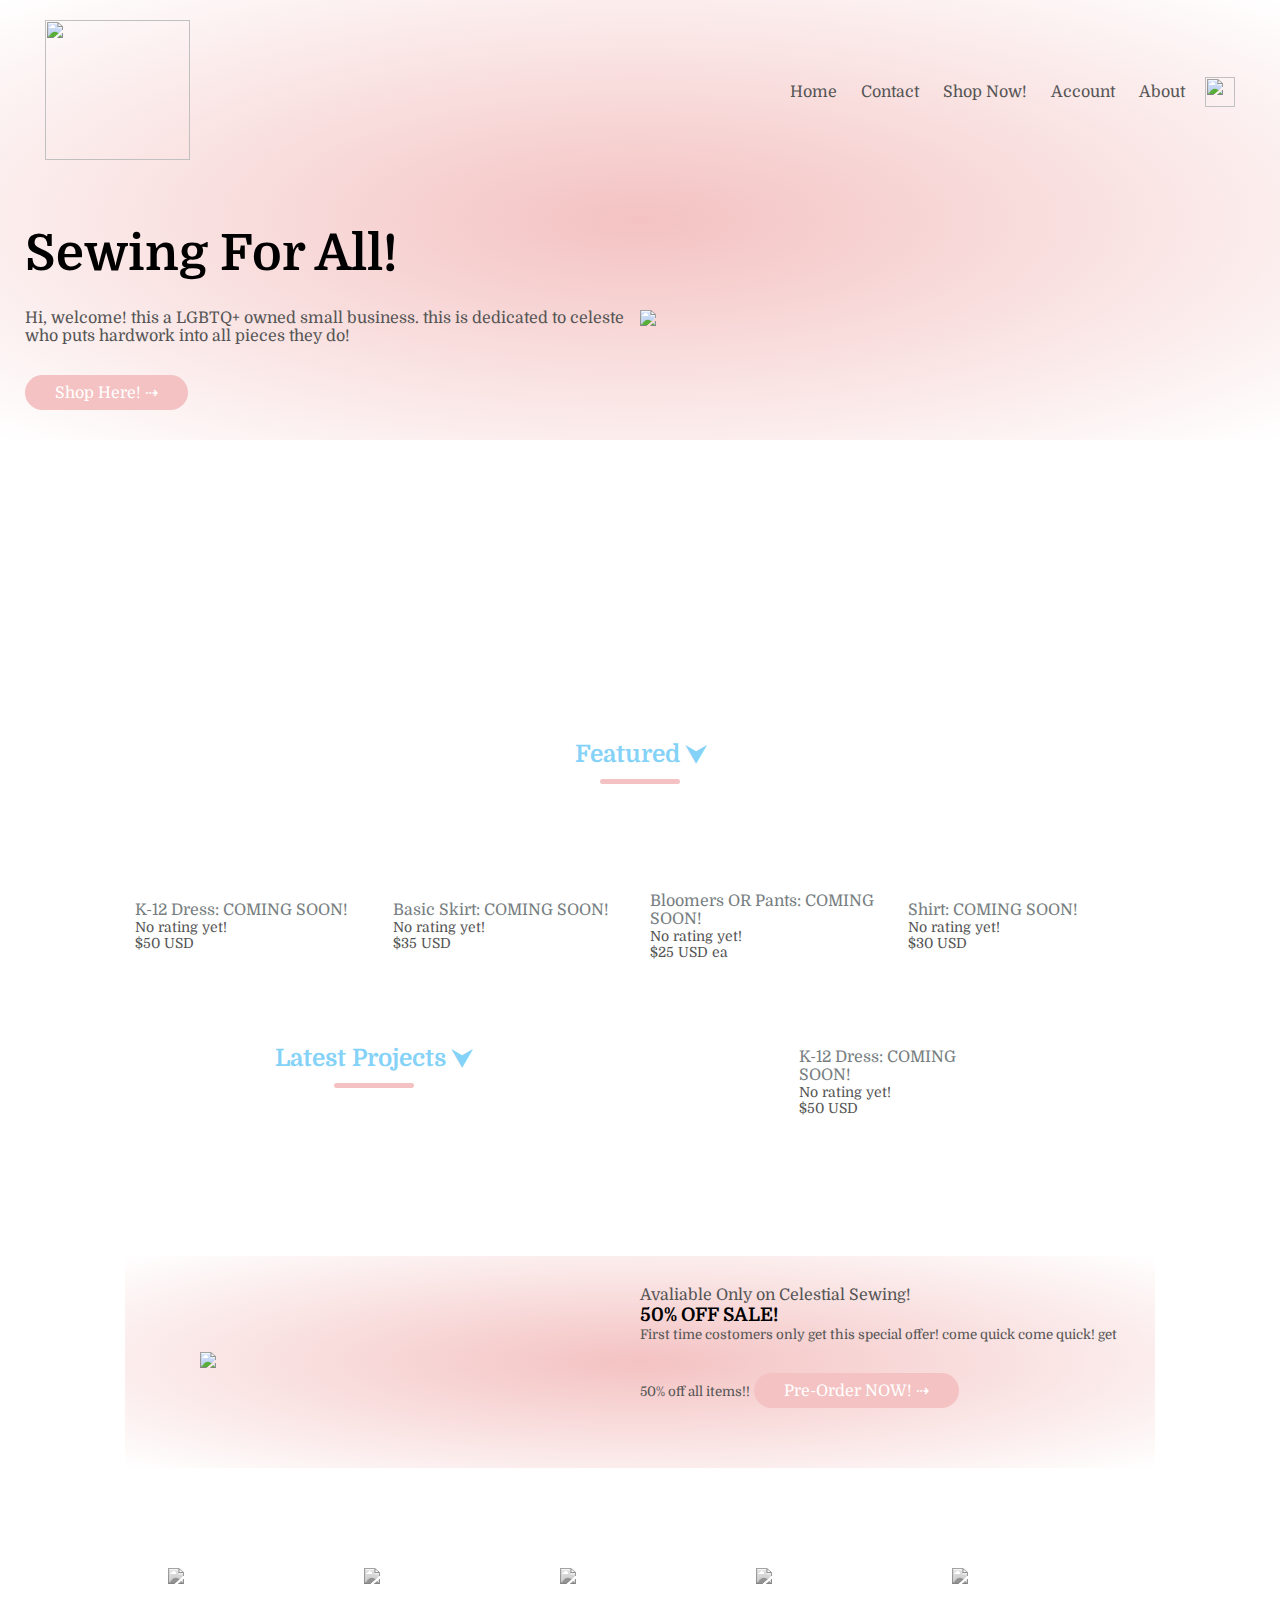
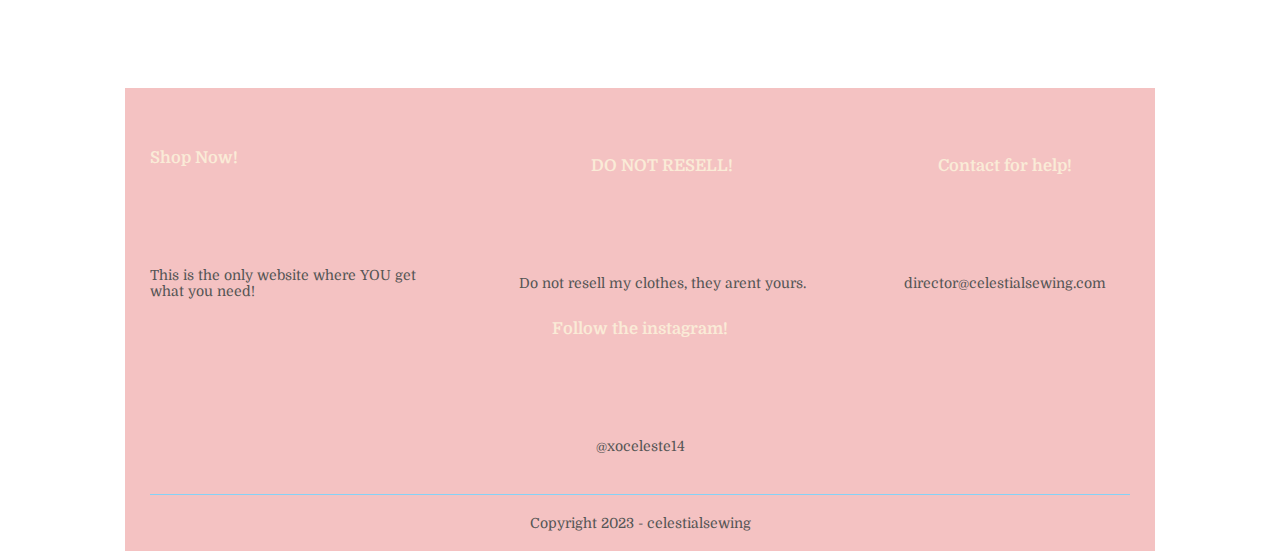
==== index.html @ be6e1d45 "Add files via upload" ====
<!DOCTYPE html>
<html lang = "en">
<head>
    <meta charset="UTF-8">
    <meta name="viewport" content="width=device-width, inital-scale = 1.0">
    <title>Celestial Sewing | sewing for all!</title>
    <link rel="stylesheet" href="style.css">
    <link rel="preconnect" href="https://fonts.googleapis.com">
<link rel="preconnect" href="https://fonts.gstatic.com" crossorigin>
<link href="https://fonts.googleapis.com/css2?family=Domine:wght@400;600;700&display=swap" rel="stylesheet">
<link rel="stylesheet" href="https://cdn.jsdelivr.net/npm/@fortawesome/fontawesome-free@6.2.1/css/fontawesome.min.css">
</head>
<body>
    <div class="header">

    <div class="container">
        <div class="navbar">
            <div class="logo">
                <img src="Free_Sample_By_Wix.jpg" width="145px" height="140px">
            </div>
            <nav>
                <ul id="MenuItems">
                    <li><a href="">Home</a></li>
                    <li><a href="">Contact</a></li>
                    <li><a href="">Shop Now!</a></li>
                    <li><a href="">Account</a></li>
                    <li><a href="">About</a></li>
                </ul>
            </nav>
            <img src="263142.png" width="30px" height="30px">
            <img src="660376.png" class="menu-icon" onclick="menutoggle()">
        </div>
        <div class="row">
            <div class="col-2">
                <H1>Sewing For All!</H1>
                <p>Hi, welcome! this a LGBTQ+ owned small business. this is dedicated to celeste who puts hardwork into all pieces they do! </p>
                <a href="" class ="btn">Shop Here! &#8674;</a>
            </div>
            <div class="col-2">
                <img src="sewing.png">
            </div>
        </div>
    </div>
</div>

<div class="categories">
    <div class="small-container">
        <div class="row">
            <div class="col-3">
                <img src="3f10850b7aef72e5ff4738dbc69c3024.png" alt="">
            </div>
            <div class="col-3">
                <img src="f2785f8743ab1198fa9dc7ad341eb1fb.png" alt="">
            </div>
            <div class="col-3">
                <img src="72fe9ce455590cf9334a91508cffd11c.png" alt="">
            </div>
        </div>
    </div>
    </div>

<div class="small-container">
    <h2><div class="title">Featured &#11167;</div></h2>
    <div class="row">
        <div class="col-4">
            <img src="coming-soon-stamp-1.png" alt="">
            <h4>K-12 Dress: COMING SOON!</h4>
            <div class="rating"><p>No rating yet!</p></div>
            <p>$50 USD</p>
        </div>
        <div class="col-4">
            <img src="coming-soon-stamp-1.png" alt="">
            <h4>Basic Skirt: COMING SOON!</h4>
            <div class="rating"><p>No rating yet!</p></div>
            <p>$35 USD</p>
        </div>
        <div class="col-4">
            <img src="coming-soon-stamp-1.png" alt="">
            <h4>Bloomers OR Pants: COMING SOON!</h4>
            <div class="rating"><p>No rating yet!</p></div>
            <p>$25 USD ea</p>
        </div>
        <div class="col-4">
            <img src="coming-soon-stamp-1.png" alt="">
            <h4>Shirt: COMING SOON!</h4>
            <div class="rating"><p>No rating yet!</p></div>
            <p>$30 USD</p>
        </div>
        <h2><div class="title">Latest Projects &#11167;</div></h2>
        <div class="row">
            <div class="col-4">
                <img src="coming-soon-stamp-1.png" alt="">
                <h4>K-12 Dress: COMING SOON!</h4>
                <div class="rating"><p>No rating yet!</p></div>
                <p>$50 USD</p>
            </div>
    </div>
</div>

<div class="offer">
        <div class="small-container">
            <div class="row">
                <div class="col-2">
                    <img src="0bc19452b7a568797c8331be7275e453.png" class="offer-img">
                </div>
                <div class="col-2">
                    <p>Avaliable Only on Celestial Sewing!</p>
                    <h3>50% OFF SALE!</h3>
                    <small>First time costomers only get this special offer! come quick come quick! get 50% off all items!!</small>
                    <a href=""class="btn">Pre-Order NOW! &#8674;</a>
                </div>
            </div>
        </div>
    </div>

<div class="brands">
    <div class="small-container">
        <div class="row">
            <div class="col-5">
                <img src="Cash-App-Logo.png">
            </div>
            <div class="col-5">
                <img src="PayPal-Logo.png">
            </div>
            <div class="col-5">
                <img src="502px-Logo_of_YouTube_(2015-2017).svg.png">
            </div>
            <div class="col-5">
                <img src="white-and-green-monster-png-logo-0.png">
            </div>
            <div class="col-5">
                <img src="dc7l7lx-1750e227-714c-4e14-a8ec-251500a88a0c.png">
            </div>
        </div>
    </div>
</div>

<div class="footer">
    <div class="container">
        <div class="row">
            <div class="footer-col-1">
                <h3>Shop Now!</h3>
                <p>This is the only website where YOU get what you need!</p>
            </div>
            <div class="footer-col-2">
                <h3>DO NOT RESELL!</h3>
                <p>Do not resell my clothes, they arent yours.</p>
            </div>
            <div class="footer-col-3">
                <h3>Contact for help!</h3>
                <p>director@celestialsewing.com</p>
            </div>
            <div class="footer-col-4">
                <h3>Follow the instagram!</h3>
                <p>@xoceleste14</p>
            </div>
        </div>
        <hr>
            <p class="copyright">Copyright 2023 - celestialsewing</p>
    </div>
</div>
<script>
    var MenuItems = document.getElementById("MenuItems");

    MenuItems.style.maxHeight = ("0px")

    function menutoggle(){
        if(MenuItems.style.maxHeight == "0px")
            {
                MenuItems.style.maxHeight = ("200px");
            }
        else {
            MenuItems.style.maxHeight = ('0px');
        }
    }
</script>
</body>
</html>
---- style.css ----
*{ 
    margin: 0;
    padding: 0;
    box-sizing: border-box;

}

body{
    font-family: 'Domine', serif;
}

.navbar{
    display: flex;
    align-items: center;
    padding: 20px;
}

nav{
    flex: 1;
    text-align: right;
}

nav ul{
    display: inline-block;
    list-style-type: none;
}


nav ul li{
    display: inline-block;
    margin-right: 20px;
}

a{
    text-decoration: none;
    color: #555;
}

p{
    color: #555;
}

.container{
    max-width: 1300px;
    margin: auto;
    padding-left: 25px;
    padding-right: 25px;
}

.row{
    display: flex;
    align-items: center;
    flex-wrap: wrap;
    justify-content: space-around;
}

.col-2{
    flex-basis: 50%;
    min-width: 300px;
}

.col-2 img{
    max-width: 100%;
    padding: 50px 0;
}

.col-2 h1{
    font-size: 50px;
    line-height: 60px;
    margin: 25px 0;
}

.btn{
    display: inline-block;
    background: #F4C2C2;
    color:white;
    padding: 8px 30px;
    margin:30px 0;
    border-radius: 30px;
    transition: background 0.5s;
}

.btn:hover{
    background: #84d2f7;
}

.header{
    background:radial-gradient(#f4c2c2, #fff);
}

.header .row{
    margin-top: 15px;
}

.categories{
    margin: 70px 0;
}

.col-3{
    min-width: 250px;
    margin-bottom: 30px;
}

.col-3{
    width: 100%;
}

.small-container{
    max-width: 1080px;
    margin: auto;
    padding-left: 25px;
    padding-right: 25px;
}

.col-4{
    flex-basis: 25%;
    padding: 10px;
    min-width: 200px;
    margin-bottom: 50px;
    transition: transform 0.5s;
}

.col-4 img{
    width: 100%;
}

.title{
    text-align: center;
    margin:0px auto 80px;
    position: relative;
    line-height: 60px;
    color: #84d2f7;
}

.title::after{
    content: '';
    background: #f4c2c2;
    width: 80px;
    height: 5px;
    border-radius: 5px;
    position: absolute;
    bottom: 0;
    left: 50%;
    transform: translateX(-50%);
}

h4{
    color: #777e81;
    font-weight: normal;
}

.col-4 p{
    font-size: 14px;
}

.col-4:hover{
    transform: translateY(-5px);
}

.offer {
    background:radial-gradient(#f4c2c2, #fff);
    margin-top: 80px;
    padding: 30px 0;
}

.col-2 .offer-img{
    padding:50px;
}

small{
    color: #555;
}

.brands{
    margin: 100px auto;
}

.col-5{
    width: 160px;
}

.col-5 img{
    width: 100%;
    cursor: pointer;
    filter: grayscale(100%);
}

.col-5 img:hover{
    filter: grayscale(0%);
}

.footer{
    background: #f4c2c2;
    color: #000;
    font-size: 14px;
    padding: 60px 0 20px;
}

.footer p{
    color: #555;
}

.footer h3{
    color: antiquewhite;
    margin-bottom: 100px;
}

.footer-col-1, .footer-col-2, .footer-col-3, .footer-col-4{
    min-width: 250px;
    margin-bottom: 20px;
}

.footer-col-1{
    flex-basis: 30%;
}

.footer-col-2{
    flex: 1;
    text-align: center;
}

.footer-col-3, .footer-col-4{
    flex-basis: 12%;
    text-align: center;
}

.footer hr{
    border: none;
    background: #84d2f7;
    height: 1px;
    margin: 20px 0;
}

.copyright{
    text-align: center;
}

.menu-icon{
    width: 28px;
    margin-left: 20px;
    display: none;
}

@media only screen and (max-width: 800px){
    nav ul{
        position: absolute;
        top: 70px;
        left: 0;
        background: #333;
        width: 100%;
        overflow: hidden;
        transition: max-height 0.5s;
    }
    nav ul li{
        display: block;
        margin-right: 50px;
        margin-top: 10px;
        margin-bottom: 10px;
    }
    nav ul li a{
        color: #fff;
    }
    .menu-icon{
        display: block;
        cursor: pointer;
    }
}

@media only screen and (max-width: 600px){
    .row{
        text-align: center;
    }

    .col-2, .col-3, .col-4{
        flex-basis: 100%;
    }
}
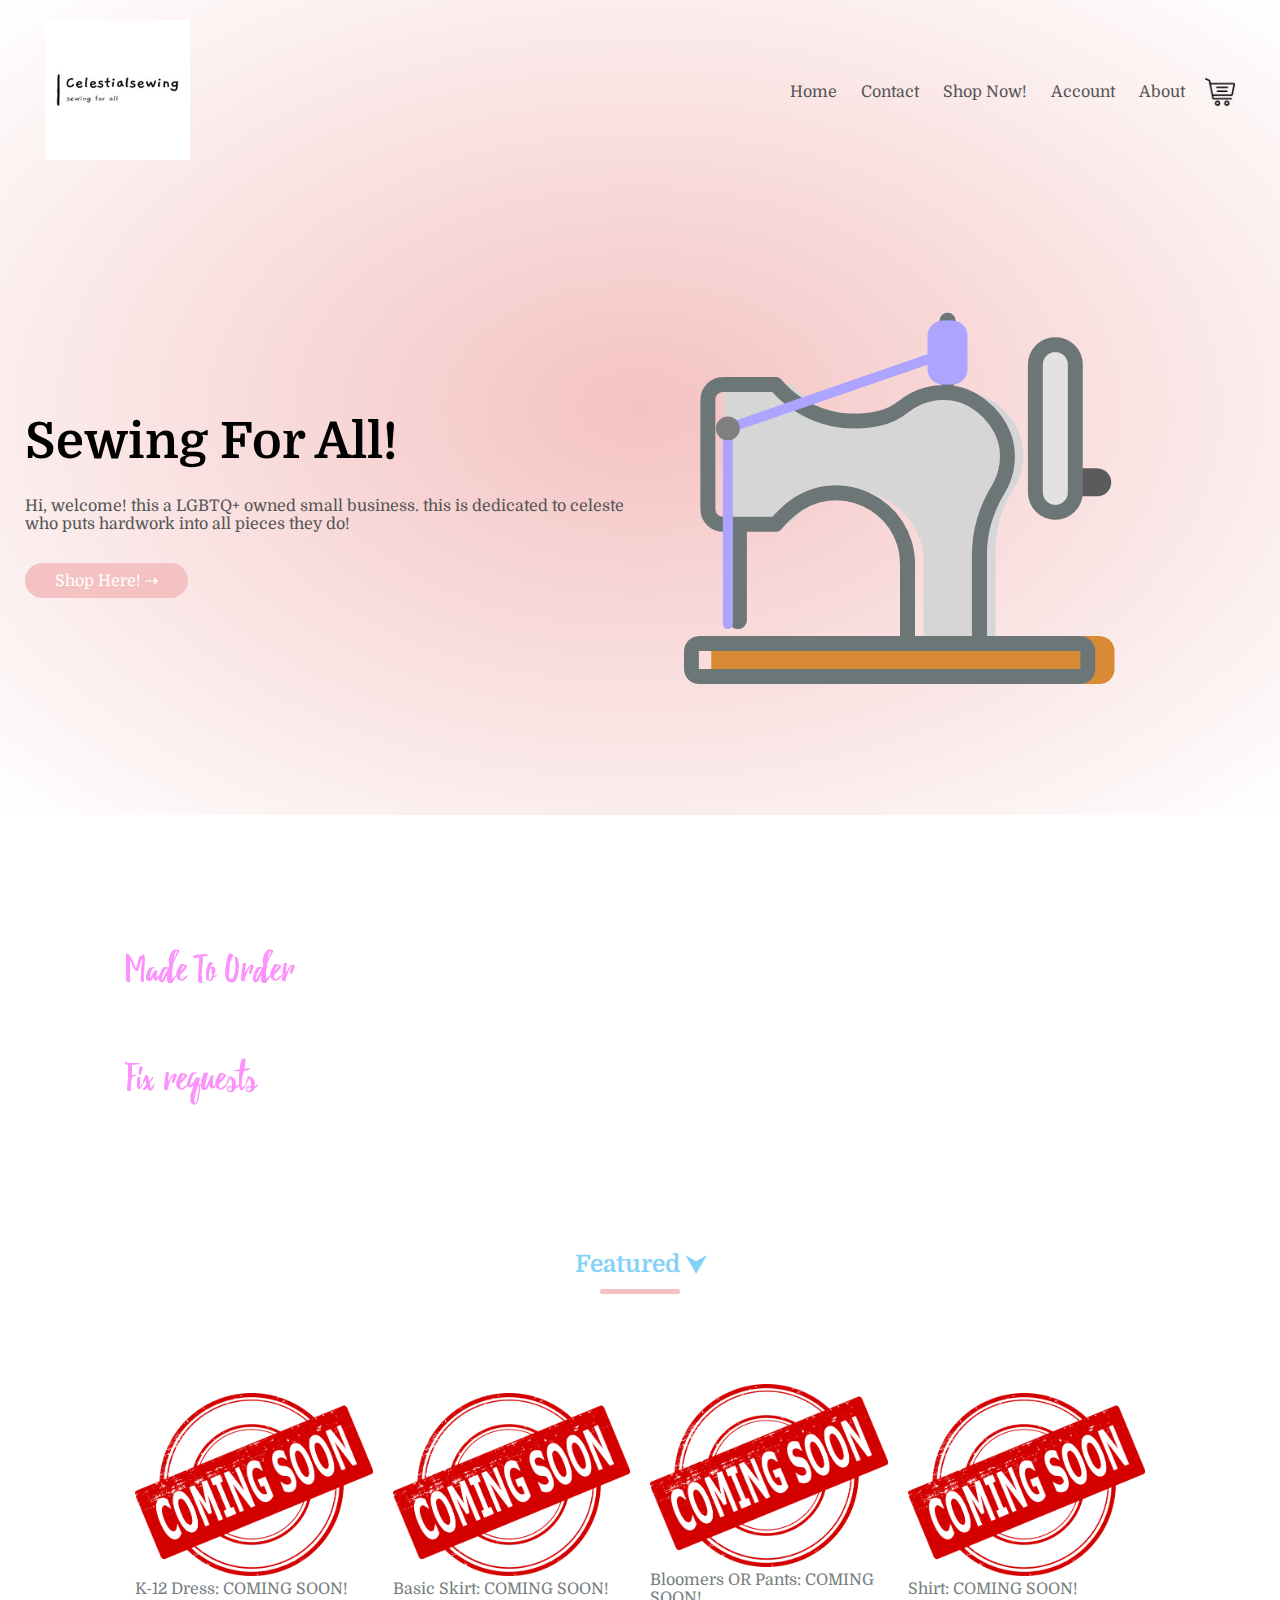
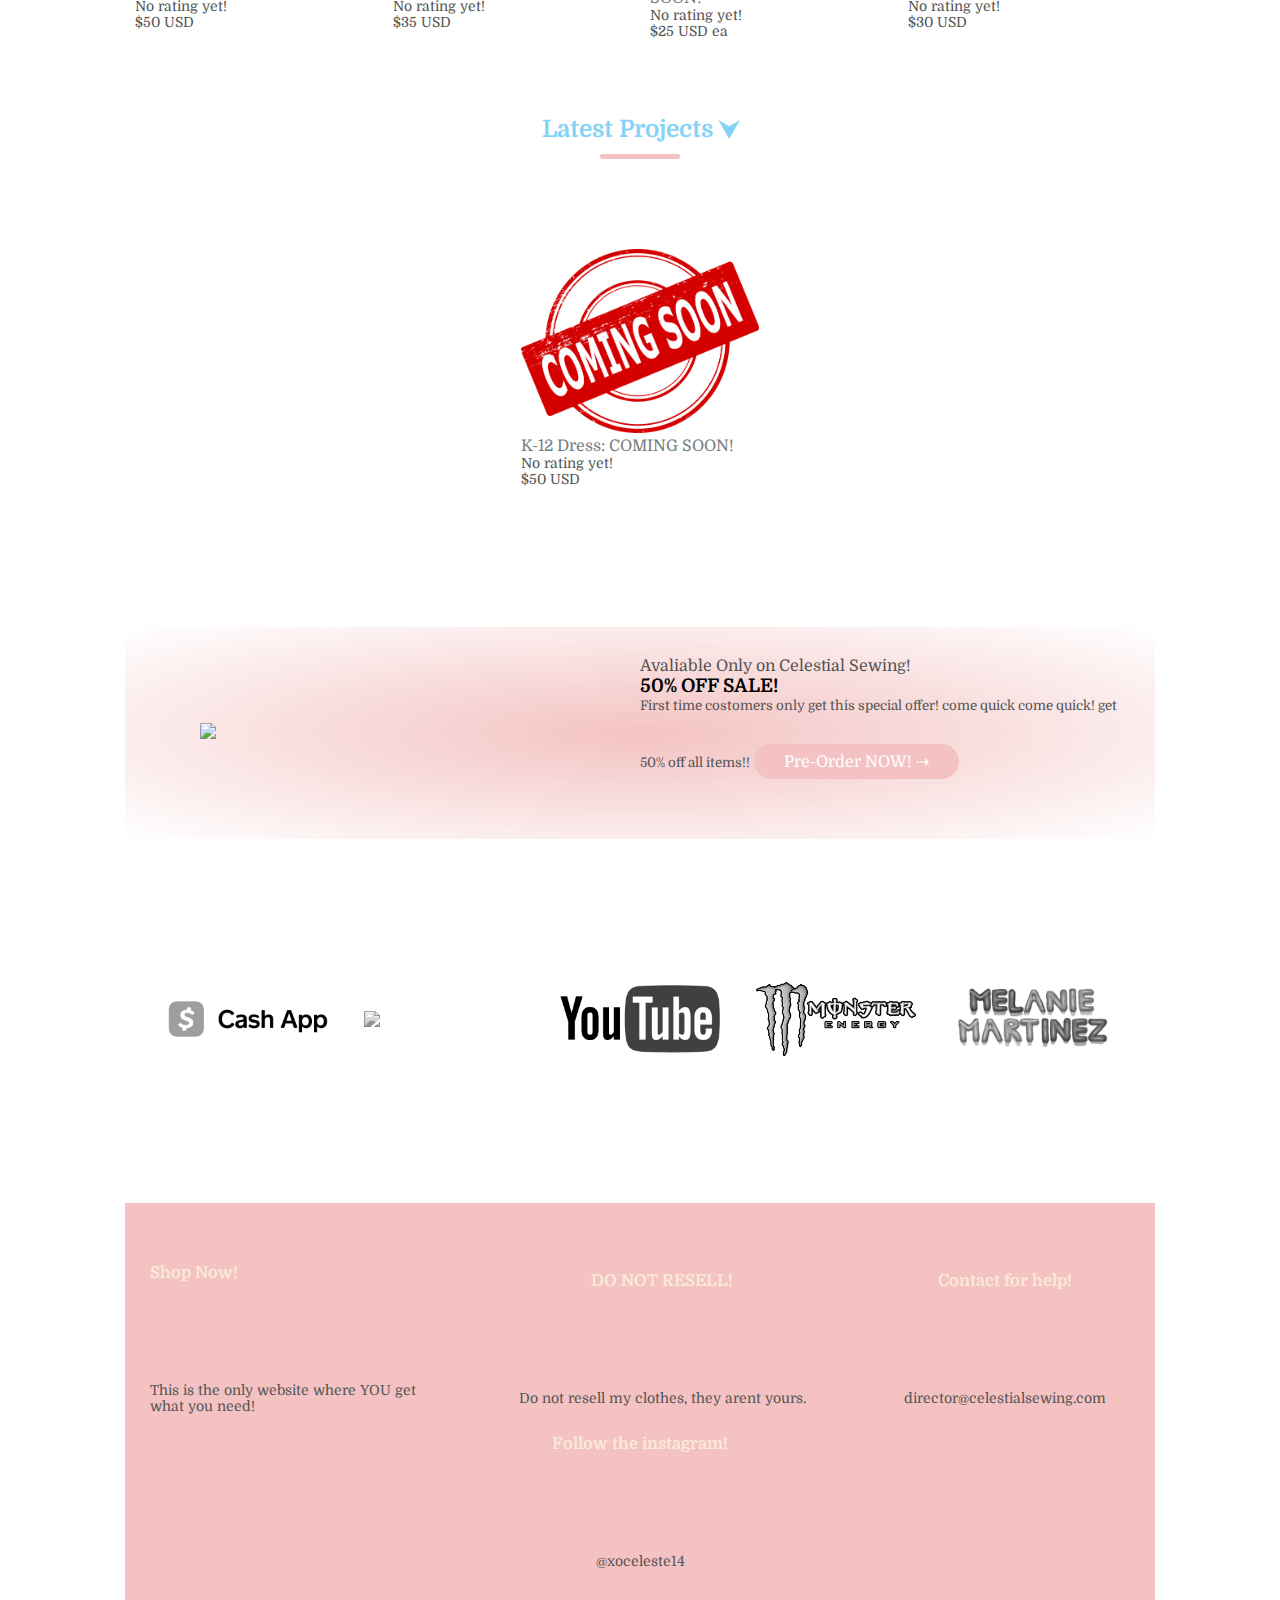
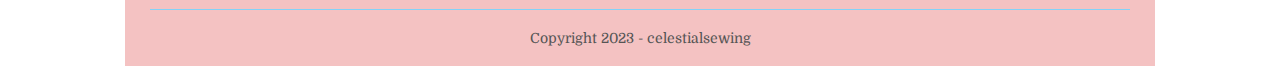
==== commit 20b37507: "Update index.html" ====
--- a/index.html
+++ b/index.html
@@ -9,6 +9,7 @@
 <link rel="preconnect" href="https://fonts.gstatic.com" crossorigin>
 <link href="https://fonts.googleapis.com/css2?family=Domine:wght@400;600;700&display=swap" rel="stylesheet">
 <link rel="stylesheet" href="https://cdn.jsdelivr.net/npm/@fortawesome/fontawesome-free@6.2.1/css/fontawesome.min.css">
+<link rel="icon" type="image-x icon" href="favicon.ico" />
 </head>
 <body>
     <div class="header">
@@ -175,4 +176,4 @@
     }
 </script>
 </body>
-</html>+</html>
